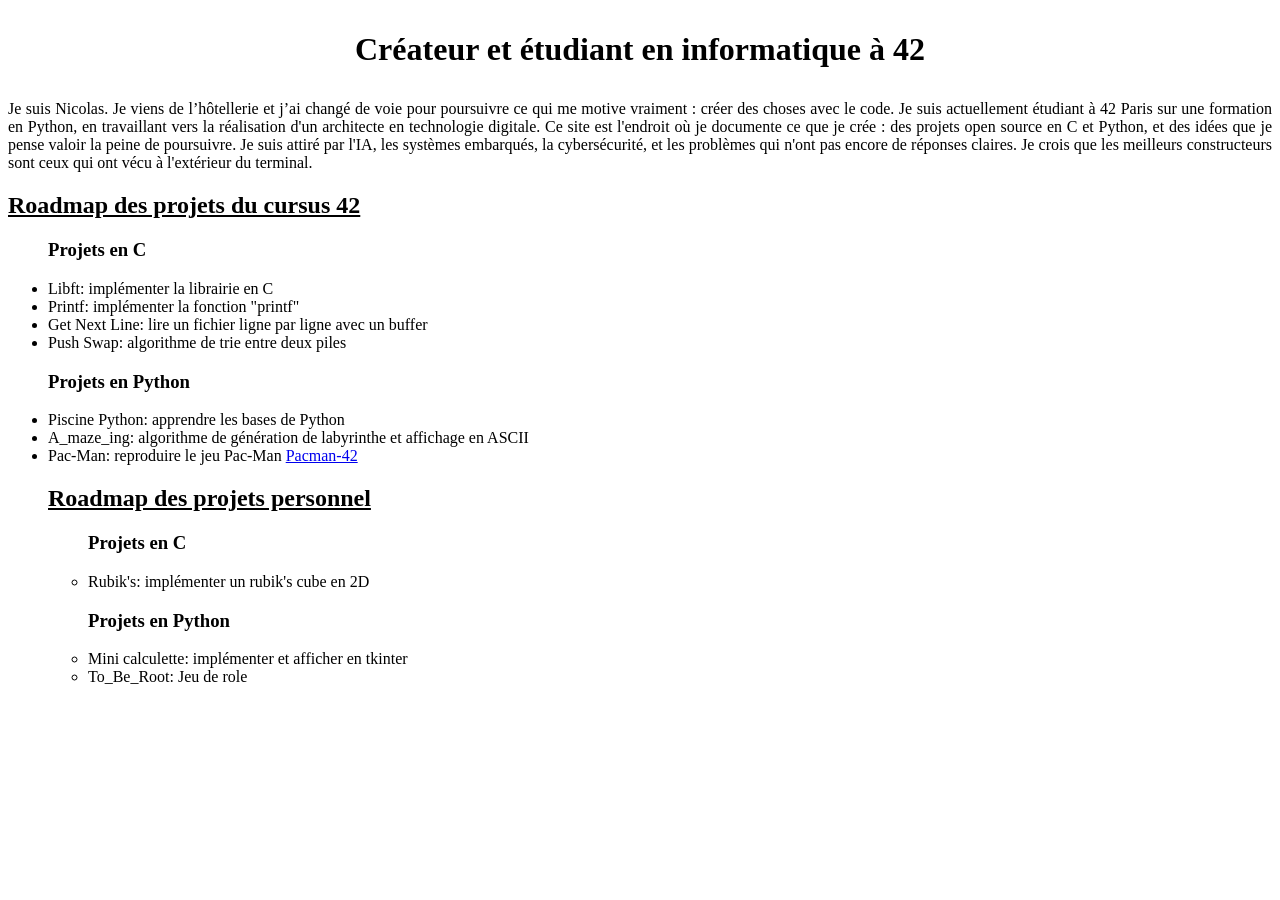
==== index.html @ 50363091 "add link of pacman" ====
<!DOCTYPE html>
<html lang="fr">
<head>
	<meta charset="UTF-8">
	<link rel="stylesheet" href="style.css">
	<title>Etudiant et développeur</title>
</head>
<body>
	<h1>Créateur et étudiant en informatique à 42 </h1>
	<p>Je suis Nicolas. Je viens de l’hôtellerie et j’ai changé de voie pour poursuivre ce qui me motive vraiment :
	créer des choses avec le code.
	Je suis actuellement étudiant à 42 Paris sur une formation en Python,
	en travaillant vers la réalisation d'un architecte en technologie digitale.
	Ce site est l'endroit où je documente ce que je crée : des projets open source en C et Python,
	et des idées que je pense valoir la peine de poursuivre. Je suis attiré par l'IA, les systèmes embarqués,
	la cybersécurité, et les problèmes qui n'ont pas encore de réponses claires.
	Je crois que les meilleurs constructeurs sont ceux qui ont vécu à l'extérieur du terminal.</p>
	<h2>Roadmap des projets du cursus 42</h2>
	<ul>
		<h3>Projets en C</h3>
		<li>Libft: implémenter la librairie en C</li>
		<li>Printf: implémenter la fonction "printf"</li>
		<li>Get Next Line: lire un fichier ligne par ligne avec un buffer</li>
		<li>Push Swap: algorithme de trie entre deux piles</li>
		<h3>Projets en Python</h3>
		<li>Piscine Python: apprendre les bases de Python</li>
		<li>A_maze_ing: algorithme de génération de labyrinthe et affichage en ASCII</li>
		<li>Pac-Man: reproduire le jeu Pac-Man <a href="https://nicolasbgt.itch.io/pacman-42?secret=MGLZhanZjjalxuTeehx2uCzE9as">Pacman-42</a></li>
	<h2>Roadmap des projets personnel</h2>
	<ul>
		<h3>Projets en C</h3>
		<li>Rubik's: implémenter un rubik's cube en 2D</li>
		<h3>Projets en Python</h3>
		<li>Mini calculette: implémenter et afficher en tkinter</li>
		<li>To_Be_Root: Jeu de role</li>
	</ul>
</body>
</html>
---- style.css ----
h1 {
    text-align: center;
    line-height: 1.8;
    color: black;
}
p {
    text-align:justify;
    color: black;
}
h2 {
    text-decoration: underline;
}
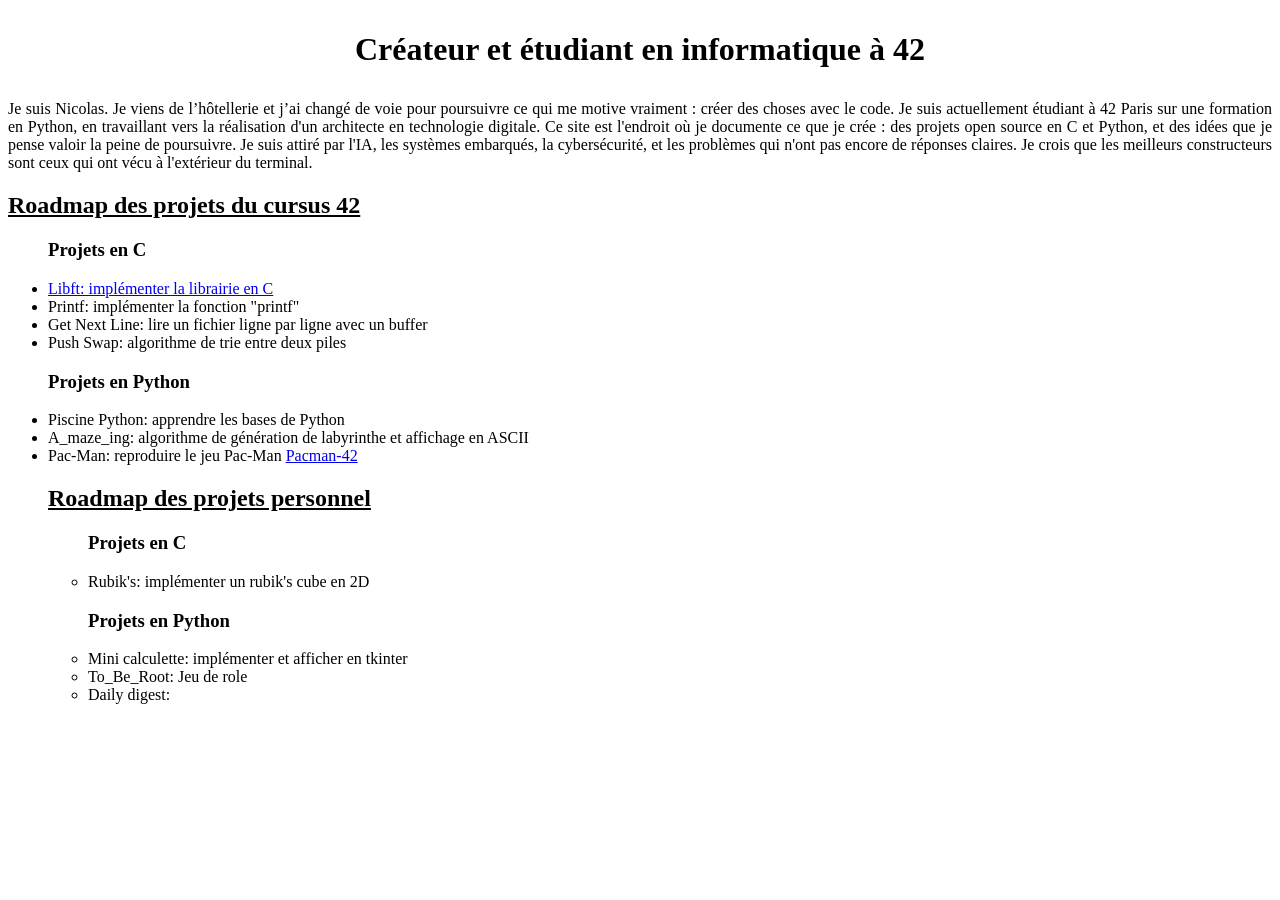
==== commit c2010cc2: "add pages" ====
--- a/index.html
+++ b/index.html
@@ -1,38 +1,39 @@
 <!DOCTYPE html>
 <html lang="fr">
-<head>
-	<meta charset="UTF-8">
-	<link rel="stylesheet" href="style.css">
-	<title>Etudiant et développeur</title>
-</head>
-<body>
-	<h1>Créateur et étudiant en informatique à 42 </h1>
-	<p>Je suis Nicolas. Je viens de l’hôtellerie et j’ai changé de voie pour poursuivre ce qui me motive vraiment :
-	créer des choses avec le code.
-	Je suis actuellement étudiant à 42 Paris sur une formation en Python,
-	en travaillant vers la réalisation d'un architecte en technologie digitale.
-	Ce site est l'endroit où je documente ce que je crée : des projets open source en C et Python,
-	et des idées que je pense valoir la peine de poursuivre. Je suis attiré par l'IA, les systèmes embarqués,
-	la cybersécurité, et les problèmes qui n'ont pas encore de réponses claires.
-	Je crois que les meilleurs constructeurs sont ceux qui ont vécu à l'extérieur du terminal.</p>
-	<h2>Roadmap des projets du cursus 42</h2>
-	<ul>
-		<h3>Projets en C</h3>
-		<li>Libft: implémenter la librairie en C</li>
-		<li>Printf: implémenter la fonction "printf"</li>
-		<li>Get Next Line: lire un fichier ligne par ligne avec un buffer</li>
-		<li>Push Swap: algorithme de trie entre deux piles</li>
-		<h3>Projets en Python</h3>
-		<li>Piscine Python: apprendre les bases de Python</li>
-		<li>A_maze_ing: algorithme de génération de labyrinthe et affichage en ASCII</li>
-		<li>Pac-Man: reproduire le jeu Pac-Man <a href="https://nicolasbgt.itch.io/pacman-42?secret=MGLZhanZjjalxuTeehx2uCzE9as">Pacman-42</a></li>
-	<h2>Roadmap des projets personnel</h2>
-	<ul>
-		<h3>Projets en C</h3>
-		<li>Rubik's: implémenter un rubik's cube en 2D</li>
-		<h3>Projets en Python</h3>
-		<li>Mini calculette: implémenter et afficher en tkinter</li>
-		<li>To_Be_Root: Jeu de role</li>
-	</ul>
-</body>
+	<head>
+		<meta charset="UTF-8">
+		<link rel="stylesheet" href="style.css">
+		<title>Etudiant et développeur</title>
+	</head>
+	<body>
+		<h1>Créateur et étudiant en informatique à 42 </h1>
+		<p>Je suis Nicolas. Je viens de l’hôtellerie et j’ai changé de voie pour poursuivre ce qui me motive vraiment :
+		créer des choses avec le code.
+		Je suis actuellement étudiant à 42 Paris sur une formation en Python,
+		en travaillant vers la réalisation d'un architecte en technologie digitale.
+		Ce site est l'endroit où je documente ce que je crée : des projets open source en C et Python,
+		et des idées que je pense valoir la peine de poursuivre. Je suis attiré par l'IA, les systèmes embarqués,
+		la cybersécurité, et les problèmes qui n'ont pas encore de réponses claires.
+		Je crois que les meilleurs constructeurs sont ceux qui ont vécu à l'extérieur du terminal.</p>
+		<h2>Roadmap des projets du cursus 42</h2>
+		<ul>
+			<h3>Projets en C</h3>
+			<li><a href="https://nicolasbgt-cell.github.io/libft.html">Libft: implémenter la librairie en C</a></li>
+			<li>Printf: implémenter la fonction "printf"</li>
+			<li>Get Next Line: lire un fichier ligne par ligne avec un buffer</li>
+			<li>Push Swap: algorithme de trie entre deux piles</li>
+			<h3>Projets en Python</h3>
+			<li>Piscine Python: apprendre les bases de Python</li>
+			<li>A_maze_ing: algorithme de génération de labyrinthe et affichage en ASCII</li>
+			<li>Pac-Man: reproduire le jeu Pac-Man <a href="https://nicolasbgt.itch.io/pacman-42?secret=MGLZhanZjjalxuTeehx2uCzE9as">Pacman-42</a></li>
+		<h2>Roadmap des projets personnel</h2>
+		<ul>
+			<h3>Projets en C</h3>
+			<li>Rubik's: implémenter un rubik's cube en 2D</li>
+			<h3>Projets en Python</h3>
+			<li>Mini calculette: implémenter et afficher en tkinter</li>
+			<li>To_Be_Root: Jeu de role</li>
+			<li>Daily digest: </li>
+		</ul>
+	</body>
 </html>
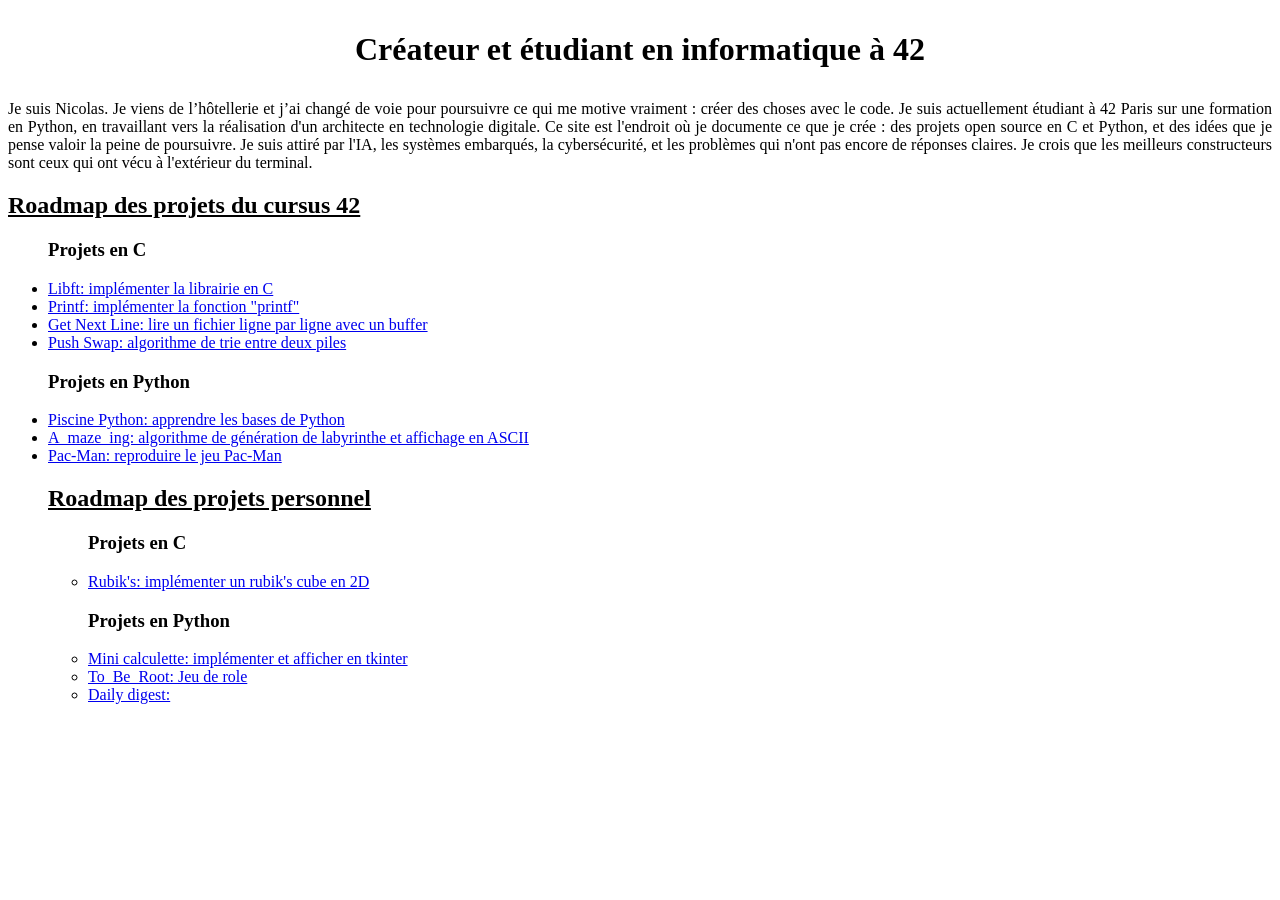
==== commit a7b3d9d4: "last ebauche" ====
--- a/index.html
+++ b/index.html
@@ -18,22 +18,22 @@
 		<h2>Roadmap des projets du cursus 42</h2>
 		<ul>
 			<h3>Projets en C</h3>
-			<li><a href="https://nicolasbgt-cell.github.io/libft.html">Libft: implémenter la librairie en C</a></li>
-			<li>Printf: implémenter la fonction "printf"</li>
-			<li>Get Next Line: lire un fichier ligne par ligne avec un buffer</li>
-			<li>Push Swap: algorithme de trie entre deux piles</li>
+			<li><a href="https://nicolasbgt-cell.github.io/curriculum/c_project/libft_fr.html">Libft: implémenter la librairie en C</a></li>
+			<li><a href="https://nicolasbgt-cell.github.io/curriculum/c_project/printf_fr.html">Printf: implémenter la fonction "printf"</a></li>
+			<li><a href="https://nicolasbgt-cell.github.io/curriculum/c_project/get_net_line_fr.html">Get Next Line: lire un fichier ligne par ligne avec un buffer</a></li>
+			<li><a href="https://nicolasbgt-cell.github.io/curriculum/c_project/push_swap_fr.html">Push Swap: algorithme de trie entre deux piles</a></li>
 			<h3>Projets en Python</h3>
-			<li>Piscine Python: apprendre les bases de Python</li>
-			<li>A_maze_ing: algorithme de génération de labyrinthe et affichage en ASCII</li>
-			<li>Pac-Man: reproduire le jeu Pac-Man <a href="https://nicolasbgt.itch.io/pacman-42?secret=MGLZhanZjjalxuTeehx2uCzE9as">Pacman-42</a></li>
+			<li><a href="https://nicolasbgt-cell.github.io/curriculum/python_project/piscine_python_fr.html">Piscine Python: apprendre les bases de Python</a></li>
+			<li><a href="https://nicolasbgt-cell.github.io/curriculum/python_project/amazinf_fr.html">A_maze_ing: algorithme de génération de labyrinthe et affichage en ASCII</a></li>
+			<li><a href="https://nicolasbgt-cell.github.io/curriculum/pyhton_project/pacmam_fr.html">Pac-Man: reproduire le jeu Pac-Man</a></li>
 		<h2>Roadmap des projets personnel</h2>
 		<ul>
 			<h3>Projets en C</h3>
-			<li>Rubik's: implémenter un rubik's cube en 2D</li>
+			<li><a href="https://nicolasbgt-cell.github.io/curriculum/personal_project/rubiks_fr.html">Rubik's: implémenter un rubik's cube en 2D</a></li>
 			<h3>Projets en Python</h3>
-			<li>Mini calculette: implémenter et afficher en tkinter</li>
-			<li>To_Be_Root: Jeu de role</li>
-			<li>Daily digest: </li>
+			<li><a href="https://nicolasbgt-cell.github.io/curriculum/personal_project/minicalculator_fr.html">Mini calculette: implémenter et afficher en tkinter</a></li>
+			<li><a href="https://nicolasbgt-cell.github.io/curriculum/personal_project/to_be_root_fr.html">To_Be_Root: Jeu de role</a></li>
+			<li><a href="https://nicolasbgt-cell.github.io/curriculum/personal_project/daily_digest_fr.html">Daily digest: </a></li>
 		</ul>
 	</body>
 </html>
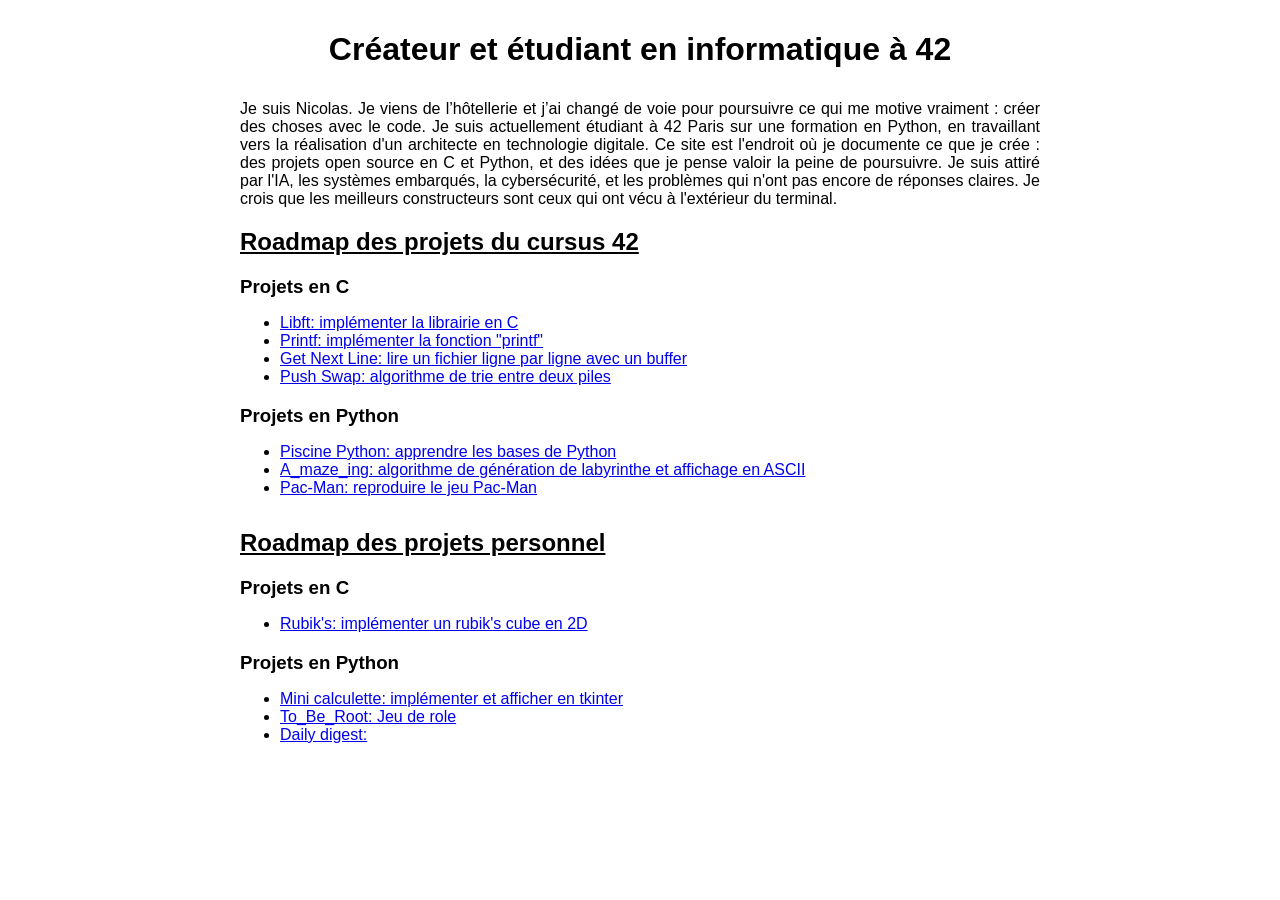
==== commit 27a6cad5: "reorganisation de la page d'accueil" ====
--- a/index.html
+++ b/index.html
@@ -2,38 +2,52 @@
 <html lang="fr">
 	<head>
 		<meta charset="UTF-8">
+		<meta name="viewport" content="width=device-width, initial-scale=1">
 		<link rel="stylesheet" href="style.css">
 		<title>Etudiant et développeur</title>
 	</head>
 	<body>
-		<h1>Créateur et étudiant en informatique à 42 </h1>
-		<p>Je suis Nicolas. Je viens de l’hôtellerie et j’ai changé de voie pour poursuivre ce qui me motive vraiment :
-		créer des choses avec le code.
-		Je suis actuellement étudiant à 42 Paris sur une formation en Python,
-		en travaillant vers la réalisation d'un architecte en technologie digitale.
-		Ce site est l'endroit où je documente ce que je crée : des projets open source en C et Python,
-		et des idées que je pense valoir la peine de poursuivre. Je suis attiré par l'IA, les systèmes embarqués,
-		la cybersécurité, et les problèmes qui n'ont pas encore de réponses claires.
-		Je crois que les meilleurs constructeurs sont ceux qui ont vécu à l'extérieur du terminal.</p>
-		<h2>Roadmap des projets du cursus 42</h2>
-		<ul>
-			<h3>Projets en C</h3>
-			<li><a href="https://nicolasbgt-cell.github.io/curriculum/c_project/libft_fr.html">Libft: implémenter la librairie en C</a></li>
-			<li><a href="https://nicolasbgt-cell.github.io/curriculum/c_project/printf_fr.html">Printf: implémenter la fonction "printf"</a></li>
-			<li><a href="https://nicolasbgt-cell.github.io/curriculum/c_project/get_net_line_fr.html">Get Next Line: lire un fichier ligne par ligne avec un buffer</a></li>
-			<li><a href="https://nicolasbgt-cell.github.io/curriculum/c_project/push_swap_fr.html">Push Swap: algorithme de trie entre deux piles</a></li>
-			<h3>Projets en Python</h3>
-			<li><a href="https://nicolasbgt-cell.github.io/curriculum/python_project/piscine_python_fr.html">Piscine Python: apprendre les bases de Python</a></li>
-			<li><a href="https://nicolasbgt-cell.github.io/curriculum/python_project/amazinf_fr.html">A_maze_ing: algorithme de génération de labyrinthe et affichage en ASCII</a></li>
-			<li><a href="https://nicolasbgt-cell.github.io/curriculum/pyhton_project/pacmam_fr.html">Pac-Man: reproduire le jeu Pac-Man</a></li>
-		<h2>Roadmap des projets personnel</h2>
-		<ul>
-			<h3>Projets en C</h3>
-			<li><a href="https://nicolasbgt-cell.github.io/curriculum/personal_project/rubiks_fr.html">Rubik's: implémenter un rubik's cube en 2D</a></li>
-			<h3>Projets en Python</h3>
-			<li><a href="https://nicolasbgt-cell.github.io/curriculum/personal_project/minicalculator_fr.html">Mini calculette: implémenter et afficher en tkinter</a></li>
-			<li><a href="https://nicolasbgt-cell.github.io/curriculum/personal_project/to_be_root_fr.html">To_Be_Root: Jeu de role</a></li>
-			<li><a href="https://nicolasbgt-cell.github.io/curriculum/personal_project/daily_digest_fr.html">Daily digest: </a></li>
-		</ul>
+		<header>
+			<h1>Créateur et étudiant en informatique à 42 </h1>
+			<p>Je suis Nicolas. Je viens de l’hôtellerie et j’ai changé de voie pour poursuivre ce qui me motive vraiment :
+			créer des choses avec le code.
+			Je suis actuellement étudiant à 42 Paris sur une formation en Python,
+			en travaillant vers la réalisation d'un architecte en technologie digitale.
+			Ce site est l'endroit où je documente ce que je crée : des projets open source en C et Python,
+			et des idées que je pense valoir la peine de poursuivre. Je suis attiré par l'IA, les systèmes embarqués,
+			la cybersécurité, et les problèmes qui n'ont pas encore de réponses claires.
+			Je crois que les meilleurs constructeurs sont ceux qui ont vécu à l'extérieur du terminal.</p>
+		</header>
+		<main>
+			<section>
+				<h2>Roadmap des projets du cursus 42</h2>
+				<h3>Projets en C</h3>
+				<ul>
+					<li><a href="https://nicolasbgt-cell.github.io/curriculum/c_project/libft_fr.html">Libft: implémenter la librairie en C</a></li>
+					<li><a href="https://nicolasbgt-cell.github.io/curriculum/c_project/printf_fr.html">Printf: implémenter la fonction "printf"</a></li>
+					<li><a href="https://nicolasbgt-cell.github.io/curriculum/c_project/get_net_line_fr.html">Get Next Line: lire un fichier ligne par ligne avec un buffer</a></li>
+					<li><a href="https://nicolasbgt-cell.github.io/curriculum/c_project/push_swap_fr.html">Push Swap: algorithme de trie entre deux piles</a></li>
+				</ul>
+				<h3>Projets en Python</h3>
+				<ul>
+					<li><a href="https://nicolasbgt-cell.github.io/curriculum/python_project/piscine_python_fr.html">Piscine Python: apprendre les bases de Python</a></li>
+					<li><a href="https://nicolasbgt-cell.github.io/curriculum/python_project/amazinf_fr.html">A_maze_ing: algorithme de génération de labyrinthe et affichage en ASCII</a></li>
+					<li><a href="https://nicolasbgt-cell.github.io/curriculum/pyhton_project/pacmam_fr.html">Pac-Man: reproduire le jeu Pac-Man</a></li>
+				</ul>
+			</section>
+			<section>
+				<h2>Roadmap des projets personnel</h2>
+				<h3>Projets en C</h3>
+				<ul>
+					<li><a href="https://nicolasbgt-cell.github.io/curriculum/personal_project/rubiks_fr.html">Rubik's: implémenter un rubik's cube en 2D</a></li>
+				</ul>
+				<h3>Projets en Python</h3>
+				<ul>
+					<li><a href="https://nicolasbgt-cell.github.io/curriculum/personal_project/minicalculator_fr.html">Mini calculette: implémenter et afficher en tkinter</a></li>
+					<li><a href="https://nicolasbgt-cell.github.io/curriculum/personal_project/to_be_root_fr.html">To_Be_Root: Jeu de role</a></li>
+					<li><a href="https://nicolasbgt-cell.github.io/curriculum/personal_project/daily_digest_fr.html">Daily digest: </a></li>
+				</ul>
+			</section>
+		</main>
 	</body>
 </html>
--- a/style.css
+++ b/style.css
@@ -9,4 +9,16 @@
 }
 h2 {
     text-decoration: underline;
+}
+body {
+    max-width: 800px;
+    margin: 0 auto;
+    padding: 0 16px;
+    font-family: sans-serif;
+}
+section {
+    margin-bottom: 2em;
+}
+h3 {
+    margin-bottom: 0.3em;
 }
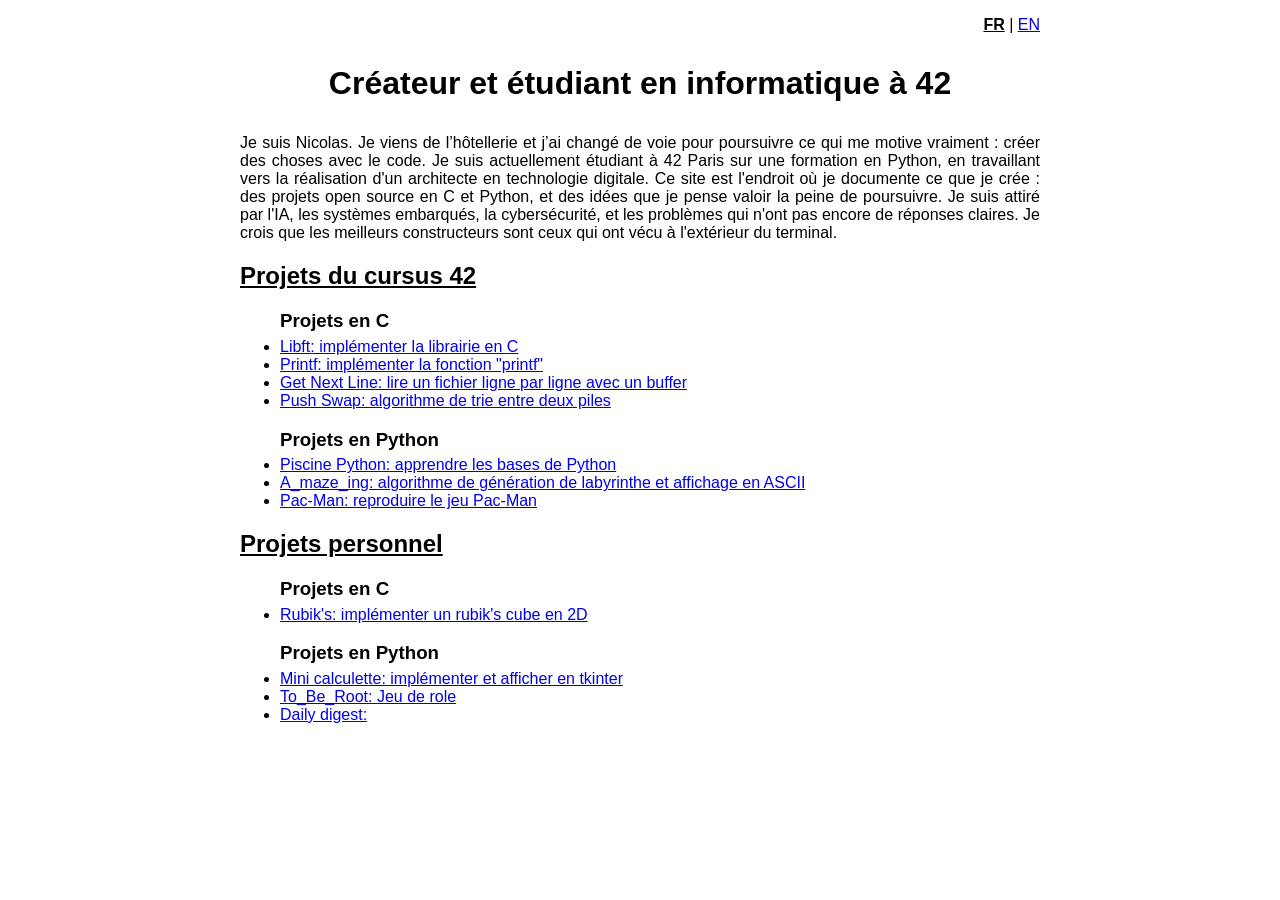
==== commit e87d8fec: "add gitignore" ====
--- a/index.html
+++ b/index.html
@@ -2,52 +2,42 @@
 <html lang="fr">
 	<head>
 		<meta charset="UTF-8">
-		<meta name="viewport" content="width=device-width, initial-scale=1">
 		<link rel="stylesheet" href="style.css">
 		<title>Etudiant et développeur</title>
 	</head>
 	<body>
-		<header>
-			<h1>Créateur et étudiant en informatique à 42 </h1>
-			<p>Je suis Nicolas. Je viens de l’hôtellerie et j’ai changé de voie pour poursuivre ce qui me motive vraiment :
-			créer des choses avec le code.
-			Je suis actuellement étudiant à 42 Paris sur une formation en Python,
-			en travaillant vers la réalisation d'un architecte en technologie digitale.
-			Ce site est l'endroit où je documente ce que je crée : des projets open source en C et Python,
-			et des idées que je pense valoir la peine de poursuivre. Je suis attiré par l'IA, les systèmes embarqués,
-			la cybersécurité, et les problèmes qui n'ont pas encore de réponses claires.
-			Je crois que les meilleurs constructeurs sont ceux qui ont vécu à l'extérieur du terminal.</p>
-		</header>
-		<main>
-			<section>
-				<h2>Roadmap des projets du cursus 42</h2>
-				<h3>Projets en C</h3>
-				<ul>
-					<li><a href="https://nicolasbgt-cell.github.io/curriculum/c_project/libft_fr.html">Libft: implémenter la librairie en C</a></li>
-					<li><a href="https://nicolasbgt-cell.github.io/curriculum/c_project/printf_fr.html">Printf: implémenter la fonction "printf"</a></li>
-					<li><a href="https://nicolasbgt-cell.github.io/curriculum/c_project/get_net_line_fr.html">Get Next Line: lire un fichier ligne par ligne avec un buffer</a></li>
-					<li><a href="https://nicolasbgt-cell.github.io/curriculum/c_project/push_swap_fr.html">Push Swap: algorithme de trie entre deux piles</a></li>
-				</ul>
-				<h3>Projets en Python</h3>
-				<ul>
-					<li><a href="https://nicolasbgt-cell.github.io/curriculum/python_project/piscine_python_fr.html">Piscine Python: apprendre les bases de Python</a></li>
-					<li><a href="https://nicolasbgt-cell.github.io/curriculum/python_project/amazinf_fr.html">A_maze_ing: algorithme de génération de labyrinthe et affichage en ASCII</a></li>
-					<li><a href="https://nicolasbgt-cell.github.io/curriculum/pyhton_project/pacmam_fr.html">Pac-Man: reproduire le jeu Pac-Man</a></li>
-				</ul>
-			</section>
-			<section>
-				<h2>Roadmap des projets personnel</h2>
-				<h3>Projets en C</h3>
-				<ul>
-					<li><a href="https://nicolasbgt-cell.github.io/curriculum/personal_project/rubiks_fr.html">Rubik's: implémenter un rubik's cube en 2D</a></li>
-				</ul>
-				<h3>Projets en Python</h3>
-				<ul>
-					<li><a href="https://nicolasbgt-cell.github.io/curriculum/personal_project/minicalculator_fr.html">Mini calculette: implémenter et afficher en tkinter</a></li>
-					<li><a href="https://nicolasbgt-cell.github.io/curriculum/personal_project/to_be_root_fr.html">To_Be_Root: Jeu de role</a></li>
-					<li><a href="https://nicolasbgt-cell.github.io/curriculum/personal_project/daily_digest_fr.html">Daily digest: </a></li>
-				</ul>
-			</section>
-		</main>
+		<nav class="lang-switch">
+			<span class="active" aria-current="true">FR</span> | <a href="index_en.html" hreflang="en">EN</a>
+		</nav>
+		<h1>Créateur et étudiant en informatique à 42 </h1>
+		<p>Je suis Nicolas. Je viens de l’hôtellerie et j’ai changé de voie pour poursuivre ce qui me motive vraiment :
+		créer des choses avec le code.
+		Je suis actuellement étudiant à 42 Paris sur une formation en Python,
+		en travaillant vers la réalisation d'un architecte en technologie digitale.
+		Ce site est l'endroit où je documente ce que je crée : des projets open source en C et Python,
+		et des idées que je pense valoir la peine de poursuivre. Je suis attiré par l'IA, les systèmes embarqués,
+		la cybersécurité, et les problèmes qui n'ont pas encore de réponses claires.
+		Je crois que les meilleurs constructeurs sont ceux qui ont vécu à l'extérieur du terminal.</p>
+		<h2>Projets du cursus 42</h2>
+		<ul>
+			<h3>Projets en C</h3>
+			<li><a href="https://nicolasbgt-cell.github.io/curriculum/c_project/libft_fr.html">Libft: implémenter la librairie en C</a></li>
+			<li><a href="https://nicolasbgt-cell.github.io/curriculum/c_project/printf_fr.html">Printf: implémenter la fonction "printf"</a></li>
+			<li><a href="https://nicolasbgt-cell.github.io/curriculum/c_project/get_net_line_fr.html">Get Next Line: lire un fichier ligne par ligne avec un buffer</a></li>
+			<li><a href="https://nicolasbgt-cell.github.io/curriculum/c_project/push_swap_fr.html">Push Swap: algorithme de trie entre deux piles</a></li>
+			<h3>Projets en Python</h3>
+			<li><a href="https://nicolasbgt-cell.github.io/curriculum/python_project/piscine_python_fr.html">Piscine Python: apprendre les bases de Python</a></li>
+			<li><a href="https://nicolasbgt-cell.github.io/curriculum/python_project/amazinf_fr.html">A_maze_ing: algorithme de génération de labyrinthe et affichage en ASCII</a></li>
+			<li><a href="https://nicolasbgt-cell.github.io/curriculum/python_project/pacmam_fr.html">Pac-Man: reproduire le jeu Pac-Man</a></li>
+		</ul>
+		<h2>Projets personnel</h2>
+		<ul>
+			<h3>Projets en C</h3>
+			<li><a href="https://nicolasbgt-cell.github.io/curriculum/personal_project/rubiks_fr.html">Rubik's: implémenter un rubik's cube en 2D</a></li>
+			<h3>Projets en Python</h3>
+			<li><a href="https://nicolasbgt-cell.github.io/curriculum/personal_project/minicalculator_fr.html">Mini calculette: implémenter et afficher en tkinter</a></li>
+			<li><a href="https://nicolasbgt-cell.github.io/curriculum/personal_project/to_be_root_fr.html">To_Be_Root: Jeu de role</a></li>
+			<li><a href="https://nicolasbgt-cell.github.io/curriculum/personal_project/daily_digest_fr.html">Daily digest: </a></li>
+		</ul>
 	</body>
 </html>
--- a/style.css
+++ b/style.css
@@ -21,4 +21,12 @@
 }
 h3 {
     margin-bottom: 0.3em;
-}+}.lang-switch {
+    text-align: right;
+    padding-top: 1em;
+}
+.lang-switch .active {
+    font-weight: bold;
+    text-decoration: underline;
+    color: black;
+}
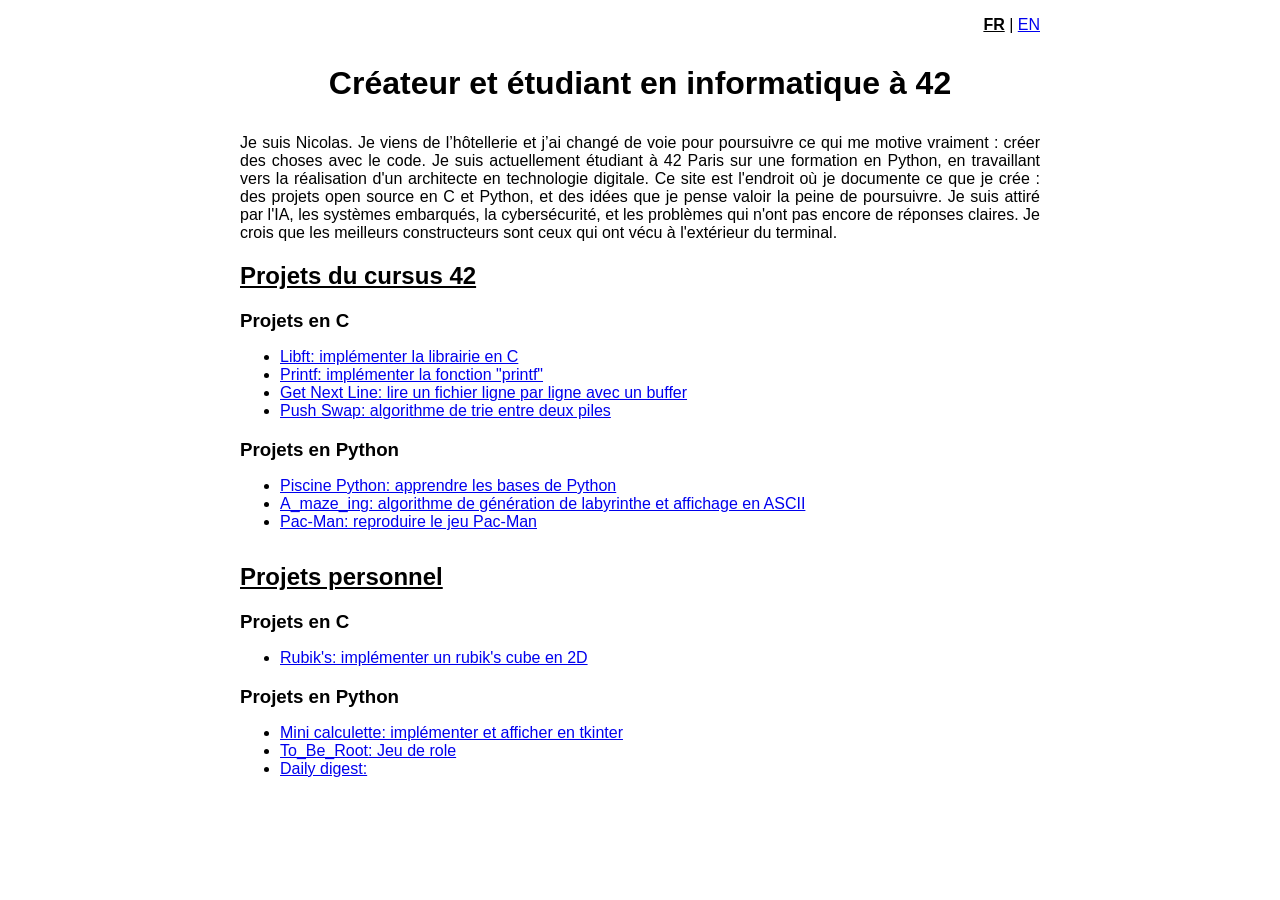
==== commit 7680378a: "add link in french and english" ====
--- a/index.html
+++ b/index.html
@@ -9,35 +9,47 @@
 		<nav class="lang-switch">
 			<span class="active" aria-current="true">FR</span> | <a href="index_en.html" hreflang="en">EN</a>
 		</nav>
-		<h1>Créateur et étudiant en informatique à 42 </h1>
-		<p>Je suis Nicolas. Je viens de l’hôtellerie et j’ai changé de voie pour poursuivre ce qui me motive vraiment :
-		créer des choses avec le code.
-		Je suis actuellement étudiant à 42 Paris sur une formation en Python,
-		en travaillant vers la réalisation d'un architecte en technologie digitale.
-		Ce site est l'endroit où je documente ce que je crée : des projets open source en C et Python,
-		et des idées que je pense valoir la peine de poursuivre. Je suis attiré par l'IA, les systèmes embarqués,
-		la cybersécurité, et les problèmes qui n'ont pas encore de réponses claires.
-		Je crois que les meilleurs constructeurs sont ceux qui ont vécu à l'extérieur du terminal.</p>
-		<h2>Projets du cursus 42</h2>
-		<ul>
-			<h3>Projets en C</h3>
-			<li><a href="https://nicolasbgt-cell.github.io/curriculum/c_project/libft_fr.html">Libft: implémenter la librairie en C</a></li>
-			<li><a href="https://nicolasbgt-cell.github.io/curriculum/c_project/printf_fr.html">Printf: implémenter la fonction "printf"</a></li>
-			<li><a href="https://nicolasbgt-cell.github.io/curriculum/c_project/get_net_line_fr.html">Get Next Line: lire un fichier ligne par ligne avec un buffer</a></li>
-			<li><a href="https://nicolasbgt-cell.github.io/curriculum/c_project/push_swap_fr.html">Push Swap: algorithme de trie entre deux piles</a></li>
-			<h3>Projets en Python</h3>
-			<li><a href="https://nicolasbgt-cell.github.io/curriculum/python_project/piscine_python_fr.html">Piscine Python: apprendre les bases de Python</a></li>
-			<li><a href="https://nicolasbgt-cell.github.io/curriculum/python_project/amazinf_fr.html">A_maze_ing: algorithme de génération de labyrinthe et affichage en ASCII</a></li>
-			<li><a href="https://nicolasbgt-cell.github.io/curriculum/python_project/pacmam_fr.html">Pac-Man: reproduire le jeu Pac-Man</a></li>
-		</ul>
-		<h2>Projets personnel</h2>
-		<ul>
-			<h3>Projets en C</h3>
-			<li><a href="https://nicolasbgt-cell.github.io/curriculum/personal_project/rubiks_fr.html">Rubik's: implémenter un rubik's cube en 2D</a></li>
-			<h3>Projets en Python</h3>
-			<li><a href="https://nicolasbgt-cell.github.io/curriculum/personal_project/minicalculator_fr.html">Mini calculette: implémenter et afficher en tkinter</a></li>
-			<li><a href="https://nicolasbgt-cell.github.io/curriculum/personal_project/to_be_root_fr.html">To_Be_Root: Jeu de role</a></li>
-			<li><a href="https://nicolasbgt-cell.github.io/curriculum/personal_project/daily_digest_fr.html">Daily digest: </a></li>
-		</ul>
+		<header>
+			<h1>Créateur et étudiant en informatique à 42 </h1>
+			<p>Je suis Nicolas. Je viens de l’hôtellerie et j’ai changé de voie pour poursuivre ce qui me motive vraiment :
+			créer des choses avec le code.
+			Je suis actuellement étudiant à 42 Paris sur une formation en Python,
+			en travaillant vers la réalisation d'un architecte en technologie digitale.
+			Ce site est l'endroit où je documente ce que je crée : des projets open source en C et Python,
+			et des idées que je pense valoir la peine de poursuivre. Je suis attiré par l'IA, les systèmes embarqués,
+			la cybersécurité, et les problèmes qui n'ont pas encore de réponses claires.
+			Je crois que les meilleurs constructeurs sont ceux qui ont vécu à l'extérieur du terminal.</p>
+		</header>
+		<main>
+			<section>
+				<h2>Projets du cursus 42</h2>
+				<h3>Projets en C</h3>
+				<ul>
+					<li><a href="curriculum/c_project/libft_fr.html">Libft: implémenter la librairie en C</a></li>
+					<li><a href="curriculum/c_project/printf_fr.html">Printf: implémenter la fonction "printf"</a></li>
+					<li><a href="curriculum/c_project/get_next_line_fr.html">Get Next Line: lire un fichier ligne par ligne avec un buffer</a></li>
+					<li><a href="curriculum/push_swap_fr.htlm">Push Swap: algorithme de trie entre deux piles</a></li>
+				</ul>
+				<h3>Projets en Python</h3>
+				<ul>
+					<li><a href="curriculum/c_project/piscine_python_fr.html">Piscine Python: apprendre les bases de Python</a></li>
+					<li><a href="curriculum/python_project/amazing_fr.html">A_maze_ing: algorithme de génération de labyrinthe et affichage en ASCII</a></li>
+					<li><a href="curriculum/python_project/pacman_fr.html">Pac-Man: reproduire le jeu Pac-Man</a></li>
+				</ul>
+			</section>
+			<section>
+				<h2>Projets personnel</h2>
+				<h3>Projets en C</h3>
+				<ul>
+					<li><a href="personal_projects/rubiks_fr.html">Rubik's: implémenter un rubik's cube en 2D</a></li>
+				</ul>
+				<h3>Projets en Python</h3>
+				<ul>
+					<li><a href="personal_projects/minicalculator_fr.html">Mini calculette: implémenter et afficher en tkinter</a></li>
+					<li><a href="personal_projects/to_be_root_fr.html">To_Be_Root: Jeu de role</a></li>
+					<li><a href="personal_projects/daily_digest_fr.html">Daily digest: </a></li>
+				</ul>
+			</section>
+		</main>
 	</body>
 </html>
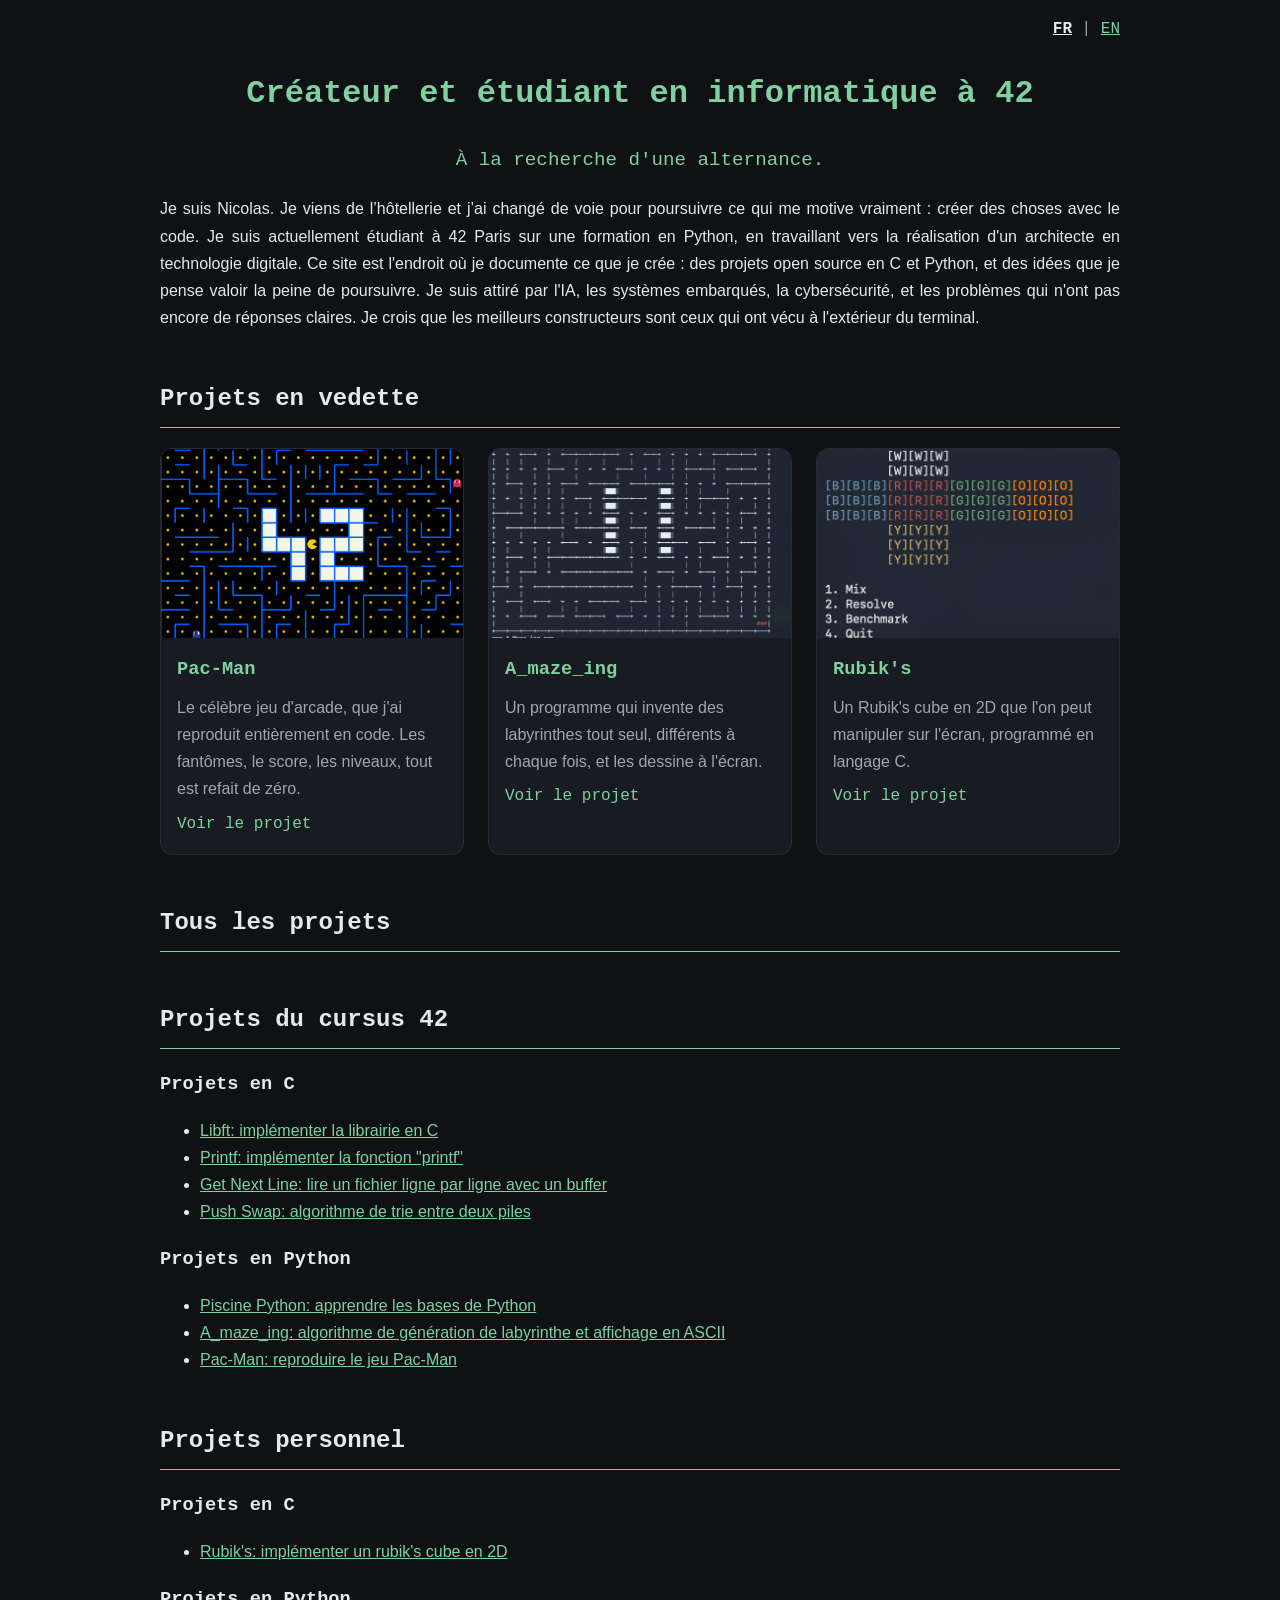
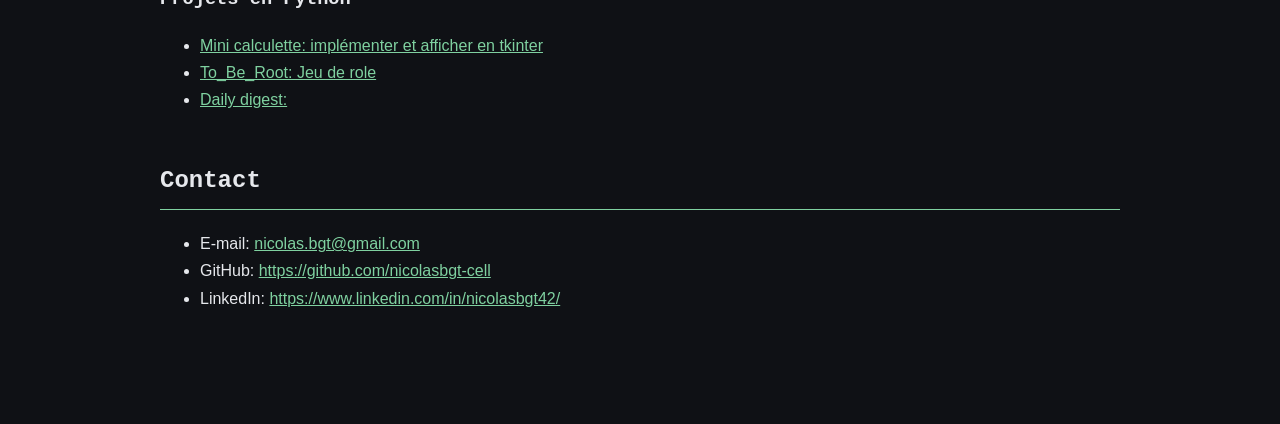
==== commit a2940834: "new pages" ====
--- a/index.html
+++ b/index.html
@@ -2,6 +2,7 @@
 <html lang="fr">
 	<head>
 		<meta charset="UTF-8">
+		<meta name="viewport" content="width=device-width, initial-scale=1">
 		<link rel="stylesheet" href="style.css">
 		<title>Etudiant et développeur</title>
 	</head>
@@ -11,6 +12,7 @@
 		</nav>
 		<header>
 			<h1>Créateur et étudiant en informatique à 42 </h1>
+			<p class="tagline">À la recherche d'une alternance.</p>
 			<p>Je suis Nicolas. Je viens de l’hôtellerie et j’ai changé de voie pour poursuivre ce qui me motive vraiment :
 			créer des choses avec le code.
 			Je suis actuellement étudiant à 42 Paris sur une formation en Python,
@@ -21,33 +23,73 @@
 			Je crois que les meilleurs constructeurs sont ceux qui ont vécu à l'extérieur du terminal.</p>
 		</header>
 		<main>
-			<section>
-				<h2>Projets du cursus 42</h2>
-				<h3>Projets en C</h3>
+			<section class="featured">
+				<h2>Projets en vedette</h2>
+				<div class="cards">
+					<article class="card">
+						<a href="curriculum/python_project/pacman_fr.html">
+							<img src="assets/display_PM.png" alt="Capture d'écran du jeu Pac-Man reproduit en code">
+							<h3>Pac-Man</h3>
+							<p>Le célèbre jeu d'arcade, que j'ai reproduit entièrement en code. Les fantômes, le score, les niveaux, tout est refait de zéro.</p>
+							<span class="card-link">Voir le projet</span>
+						</a>
+					</article>
+					<article class="card">
+						<a href="curriculum/python_project/amazing_fr.html">
+							<img src="assets/Amazing.png" alt="Capture d'écran d'un labyrinthe généré par le programme A_maze_ing">
+							<h3>A_maze_ing</h3>
+							<p>Un programme qui invente des labyrinthes tout seul, différents à chaque fois, et les dessine à l'écran.</p>
+							<span class="card-link">Voir le projet</span>
+						</a>
+					</article>
+					<article class="card">
+						<a href="personal_projects/rubiks_fr.html">
+							<img src="assets/display_RB.png" alt="Capture d'écran du Rubik's cube en 2D">
+							<h3>Rubik's</h3>
+							<p>Un Rubik's cube en 2D que l'on peut manipuler sur l'écran, programmé en langage C.</p>
+							<span class="card-link">Voir le projet</span>
+						</a>
+					</article>
+				</div>
+			</section>
+			<section class="all-projects">
+				<h2>Tous les projets</h2>
+				<section>
+					<h2>Projets du cursus 42</h2>
+					<h3>Projets en C</h3>
+					<ul>
+						<li><a href="curriculum/c_project/libft_fr.html">Libft: implémenter la librairie en C</a></li>
+						<li><a href="curriculum/c_project/printf_fr.html">Printf: implémenter la fonction "printf"</a></li>
+						<li><a href="curriculum/c_project/get_next_line_fr.html">Get Next Line: lire un fichier ligne par ligne avec un buffer</a></li>
+						<li><a href="curriculum/push_swap_fr.htlm">Push Swap: algorithme de trie entre deux piles</a></li>
+					</ul>
+					<h3>Projets en Python</h3>
+					<ul>
+						<li><a href="curriculum/c_project/piscine_python_fr.html">Piscine Python: apprendre les bases de Python</a></li>
+						<li><a href="curriculum/python_project/amazing_fr.html">A_maze_ing: algorithme de génération de labyrinthe et affichage en ASCII</a></li>
+						<li><a href="curriculum/python_project/pacman_fr.html">Pac-Man: reproduire le jeu Pac-Man</a></li>
+					</ul>
+				</section>
+				<section>
+					<h2>Projets personnel</h2>
+					<h3>Projets en C</h3>
+					<ul>
+						<li><a href="personal_projects/rubiks_fr.html">Rubik's: implémenter un rubik's cube en 2D</a></li>
+					</ul>
+					<h3>Projets en Python</h3>
+					<ul>
+						<li><a href="personal_projects/minicalculator_fr.html">Mini calculette: implémenter et afficher en tkinter</a></li>
+						<li><a href="personal_projects/to_be_root_fr.html">To_Be_Root: Jeu de role</a></li>
+						<li><a href="personal_projects/daily_digest_fr.html">Daily digest: </a></li>
+					</ul>
+				</section>
+			</section>
+			<section class="contact">
+				<h2>Contact</h2>
 				<ul>
-					<li><a href="curriculum/c_project/libft_fr.html">Libft: implémenter la librairie en C</a></li>
-					<li><a href="curriculum/c_project/printf_fr.html">Printf: implémenter la fonction "printf"</a></li>
-					<li><a href="curriculum/c_project/get_next_line_fr.html">Get Next Line: lire un fichier ligne par ligne avec un buffer</a></li>
-					<li><a href="curriculum/push_swap_fr.htlm">Push Swap: algorithme de trie entre deux piles</a></li>
-				</ul>
-				<h3>Projets en Python</h3>
-				<ul>
-					<li><a href="curriculum/c_project/piscine_python_fr.html">Piscine Python: apprendre les bases de Python</a></li>
-					<li><a href="curriculum/python_project/amazing_fr.html">A_maze_ing: algorithme de génération de labyrinthe et affichage en ASCII</a></li>
-					<li><a href="curriculum/python_project/pacman_fr.html">Pac-Man: reproduire le jeu Pac-Man</a></li>
-				</ul>
-			</section>
-			<section>
-				<h2>Projets personnel</h2>
-				<h3>Projets en C</h3>
-				<ul>
-					<li><a href="personal_projects/rubiks_fr.html">Rubik's: implémenter un rubik's cube en 2D</a></li>
-				</ul>
-				<h3>Projets en Python</h3>
-				<ul>
-					<li><a href="personal_projects/minicalculator_fr.html">Mini calculette: implémenter et afficher en tkinter</a></li>
-					<li><a href="personal_projects/to_be_root_fr.html">To_Be_Root: Jeu de role</a></li>
-					<li><a href="personal_projects/daily_digest_fr.html">Daily digest: </a></li>
+					<li>E-mail: <a href="mailto:nicolas.bgt@gmail.com">nicolas.bgt@gmail.com</a></li>
+					<li>GitHub: <a href="https://github.com/nicolasbgt-cell">https://github.com/nicolasbgt-cell</a></li>
+					<li>LinkedIn: <a href="https://www.linkedin.com/in/nicolasbgt42/">https://www.linkedin.com/in/nicolasbgt42/</a></li>
 				</ul>
 			</section>
 		</main>
--- a/style.css
+++ b/style.css
@@ -30,3 +30,85 @@
     text-decoration: underline;
     color: black;
 }
+
+/* ===== Thème sombre ===== */
+:root {
+    --bg: #0f1115;
+    --surface: #181b22;
+    --text: #e6e8ec;
+    --muted: #a0a6b1;
+    --accent: #7fd1a0;
+    --mono: "SF Mono", Menlo, Consolas, "Courier New", monospace;
+}
+body {
+    background: var(--bg);
+    color: var(--text);
+    line-height: 1.7;
+    max-width: 960px;
+    padding: 0 20px 4em;
+}
+h1, h2, h3 {
+    font-family: var(--mono);
+    color: var(--text);
+}
+h1 { color: var(--accent); }
+h2 {
+    text-decoration: none;
+    border-bottom: 1px solid var(--accent);
+    padding-bottom: 0.3em;
+    margin-top: 2em;
+}
+p { color: var(--text); }
+a { color: var(--accent); }
+a:hover { text-decoration: none; }
+section { margin-bottom: 3em; }
+.tagline {
+    text-align: center;
+    font-family: var(--mono);
+    color: var(--accent);
+    font-size: 1.2em;
+}
+.lang-switch { color: var(--muted); font-family: var(--mono); }
+.lang-switch a { color: var(--accent); }
+.lang-switch .active { color: var(--text); }
+
+/* Cartes */
+.cards {
+    display: grid;
+    grid-template-columns: repeat(3, 1fr);
+    gap: 24px;
+}
+.card {
+    background: var(--surface);
+    border: 1px solid #262a33;
+    border-radius: 12px;
+    overflow: hidden;
+    transition: transform 0.2s, border-color 0.2s;
+}
+.card:hover {
+    transform: translateY(-4px);
+    border-color: var(--accent);
+}
+.card a {
+    display: block;
+    height: 100%;
+    color: var(--text);
+    text-decoration: none;
+}
+.card img {
+    display: block;
+    width: 100%;
+    aspect-ratio: 16 / 10;
+    object-fit: cover;
+}
+.card h3 { margin: 16px 16px 0; color: var(--accent); }
+.card p { margin: 8px 16px; color: var(--muted); text-align: left; }
+.card-link {
+    display: block;
+    margin: 0 16px 16px;
+    font-family: var(--mono);
+    color: var(--accent);
+}
+@media (max-width: 800px) {
+    .cards { grid-template-columns: 1fr; }
+}
